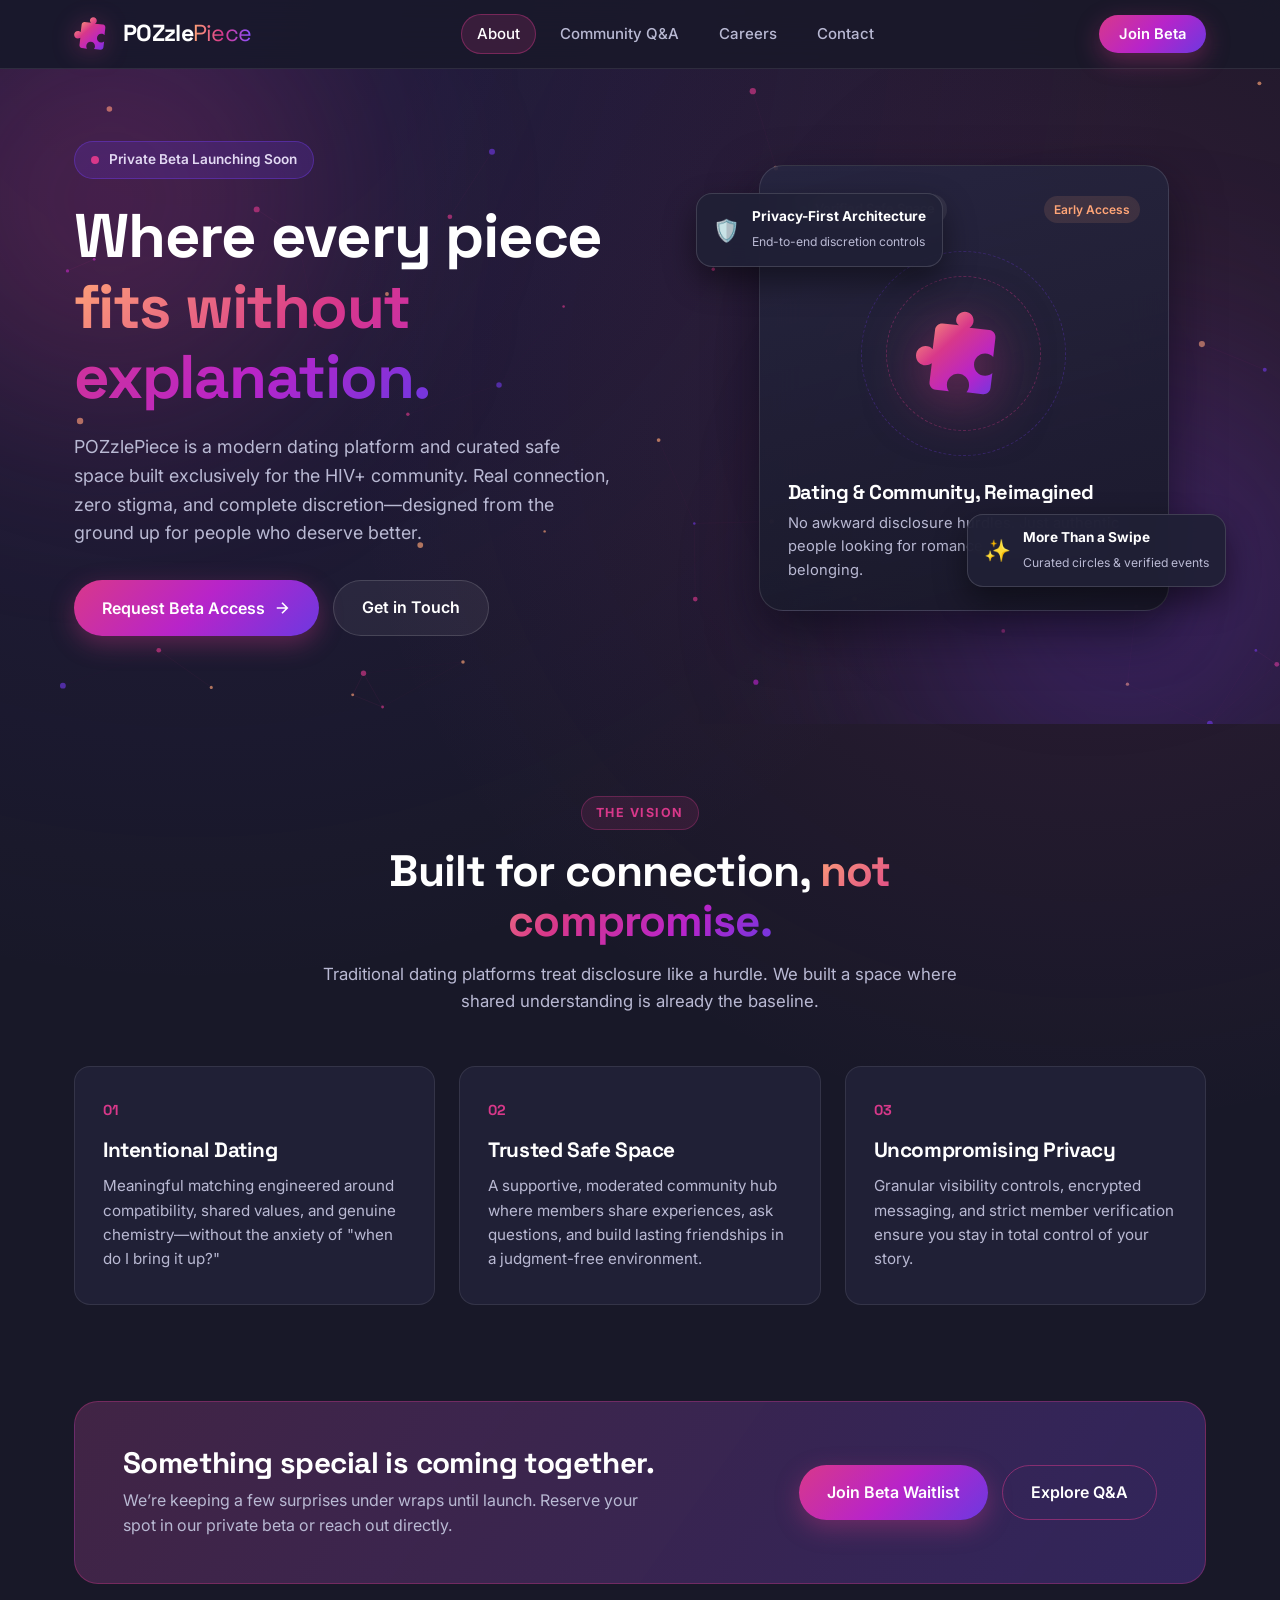
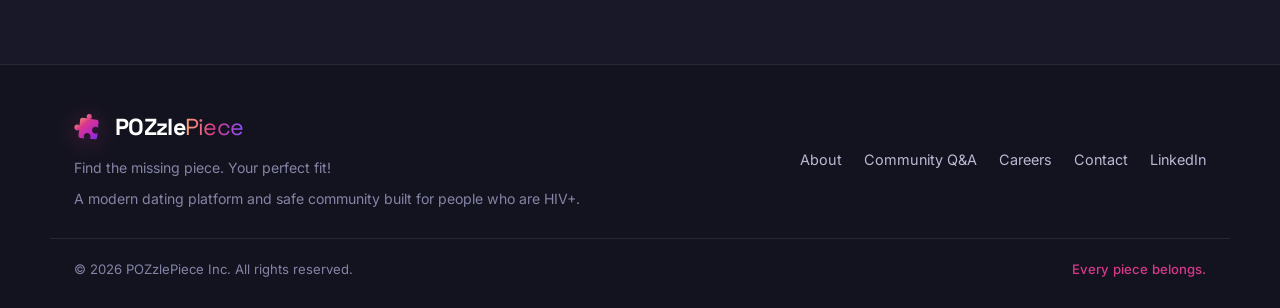
==== index.html @ 029da684 "first commit" ====
<!DOCTYPE html>
<html lang="en">
<head>
  <meta charset="UTF-8" />
  <meta name="viewport" content="width=device-width, initial-scale=1.0" />
  <title>POZzlePiece — About & Community</title>
  <link rel="preconnect" href="https://fonts.googleapis.com" />
  <link rel="preconnect" href="https://fonts.gstatic.com" crossorigin />
  <link href="https://fonts.googleapis.com/css2?family=Inter:wght@300;400;500;600;700;800&family=Space+Grotesk:wght@600;700&display=swap" rel="stylesheet" />
  <link rel="stylesheet" href="styles.css" />
</head>
<body>

  <!-- Navigation -->
  <header class="site-header" id="siteHeader">
    <div class="nav-inner">
      <a href="index.html" class="brand" aria-label="POZzlePiece Home">
        <svg class="brand-icon" viewBox="0 0 110 105" fill="none" xmlns="http://www.w3.org/2000/svg">
          <defs>
            <linearGradient id="puzzleGrad" x1="15" y1="8" x2="92" y2="96" gradientUnits="userSpaceOnUse">
              <stop offset="0%" stop-color="#FFA577" />
              <stop offset="35%" stop-color="#D8388A" />
              <stop offset="72%" stop-color="#B824C9" />
              <stop offset="100%" stop-color="#6D38E0" />
            </linearGradient>
          </defs>
          <path d="M46 14C46 8.5 50.5 4 56 4C61.5 4 66 8.5 66 14C66 17.5 64.1 20.6 61.3 22.3L84 25C88.4 25.5 91.5 29.5 91 33.9L88.5 56C86.2 53.5 82.9 52 79.2 52C72.2 52 66.5 57.7 66.5 64.7C66.5 71.7 72.2 77.4 79.2 77.4C82.4 77.4 85.3 76.2 87.5 74.2L85.4 91.5C84.9 95.9 80.9 99 76.5 98.5L57.8 96.3C59.7 94 60.8 91.1 60.8 87.9C60.8 80.9 55.1 75.2 48.1 75.2C41.1 75.2 35.4 80.9 35.4 87.9C35.4 90.6 36.3 93.1 37.7 95.2L22.5 93.4C18.1 92.9 15 88.9 15.5 84.5L18.1 63.2C16.1 64.6 13.7 65.4 11 65.4C4.9 65.4 0 60.5 0 54.4C0 48.3 4.9 43.4 11 43.4C14.2 43.4 17.1 44.8 19.1 47L21.9 24.5C22.4 20.1 26.4 17 30.8 17.5L49.5 19.7C47.3 18.1 46 16.2 46 14Z" fill="url(#puzzleGrad)"/>
        </svg>
        <div class="brand-wordmark">
          <span class="brand-poz">POZzle</span><span class="brand-piece">Piece</span>
        </div>
      </a>

      <nav class="nav-links" id="navLinks">
        <a href="index.html" class="nav-link active">About</a>
        <a href="qa.html" class="nav-link">Community Q&amp;A</a>
        <a href="careers.html" class="nav-link">Careers</a>
        <a href="contact.html" class="nav-link">Contact</a>
      </nav>

      <div class="nav-actions">
        <button class="btn btn-primary" data-open-beta>Join Beta</button>
        <button class="mobile-toggle" id="mobileToggle" aria-label="Toggle Menu">
          <span></span>
          <span></span>
          <span></span>
        </button>
      </div>
    </div>
  </header>

  <main>
    <div class="hero">
      <canvas id="constellationCanvas"></canvas>
      <div class="hero-glow glow-1"></div>
      <div class="hero-glow glow-2"></div>

      <div class="container hero-grid">
        <div class="hero-copy reveal">
          <div class="eyebrow">
            <span class="pulse-dot"></span>
            Private Beta Launching Soon
          </div>
          <h1>Where every piece <span class="gradient-text">fits without explanation.</span></h1>
          <p class="hero-subtitle">
            POZzlePiece is a modern dating platform and curated safe space built exclusively for the HIV+ community. Real connection, zero stigma, and complete discretion—designed from the ground up for people who deserve better.
          </p>
          <div class="hero-cta-group">
            <button class="btn btn-primary btn-lg" data-open-beta>
              Request Beta Access
              <svg width="18" height="18" viewBox="0 0 24 24" fill="none" stroke="currentColor" stroke-width="2.2"><path d="M5 12h14M12 5l7 7-7 7"/></svg>
            </button>
            <a href="contact.html" class="btn btn-glass btn-lg">Get in Touch</a>
          </div>
        </div>

        <div class="hero-visual reveal">
          <div class="showcase-card main-card">
            <div class="card-top-bar">
              <div class="status-pill"><span class="dot"></span> Verified Safe Space</div>
              <span class="chip">Early Access</span>
            </div>
            <div class="puzzle-emblem-wrap">
              <div class="orbit-ring ring-1"></div>
              <div class="orbit-ring ring-2"></div>
              <svg class="center-puzzle" viewBox="0 0 110 105" fill="none">
                <defs>
                  <linearGradient id="heroPuzzleGrad" x1="10" y1="5" x2="95" y2="98" gradientUnits="userSpaceOnUse">
                    <stop offset="0%" stop-color="#FFA577" />
                    <stop offset="35%" stop-color="#D8388A" />
                    <stop offset="70%" stop-color="#B824C9" />
                    <stop offset="100%" stop-color="#6D38E0" />
                  </linearGradient>
                </defs>
                <path d="M46 14C46 8.5 50.5 4 56 4C61.5 4 66 8.5 66 14C66 17.5 64.1 20.6 61.3 22.3L84 25C88.4 25.5 91.5 29.5 91 33.9L88.5 56C86.2 53.5 82.9 52 79.2 52C72.2 52 66.5 57.7 66.5 64.7C66.5 71.7 72.2 77.4 79.2 77.4C82.4 77.4 85.3 76.2 87.5 74.2L85.4 91.5C84.9 95.9 80.9 99 76.5 98.5L57.8 96.3C59.7 94 60.8 91.1 60.8 87.9C60.8 80.9 55.1 75.2 48.1 75.2C41.1 75.2 35.4 80.9 35.4 87.9C35.4 90.6 36.3 93.1 37.7 95.2L22.5 93.4C18.1 92.9 15 88.9 15.5 84.5L18.1 63.2C16.1 64.6 13.7 65.4 11 65.4C4.9 65.4 0 60.5 0 54.4C0 48.3 4.9 43.4 11 43.4C14.2 43.4 17.1 44.8 19.1 47L21.9 24.5C22.4 20.1 26.4 17 30.8 17.5L49.5 19.7C47.3 18.1 46 16.2 46 14Z" fill="url(#heroPuzzleGrad)"/>
              </svg>
            </div>
            <div class="card-caption">
              <h3>Dating &amp; Community, Reimagined</h3>
              <p>No awkward disclosure hurdles. Just authentic people looking for romance, friendship, and belonging.</p>
            </div>
          </div>

          <div class="floating-badge badge-top">
            <span class="badge-icon">🛡️</span>
            <div>
              <strong>Privacy-First Architecture</strong>
              <small>End-to-end discretion controls</small>
            </div>
          </div>

          <div class="floating-badge badge-bottom">
            <span class="badge-icon">✨</span>
            <div>
              <strong>More Than a Swipe</strong>
              <small>Curated circles &amp; verified events</small>
            </div>
          </div>
        </div>
      </div>
    </div>

    <!-- The Vision Section -->
    <div class="section container">
      <div class="section-header reveal">
        <span class="section-tag">The Vision</span>
        <h2>Built for connection, <span class="gradient-text">not compromise.</span></h2>
        <p>Traditional dating platforms treat disclosure like a hurdle. We built a space where shared understanding is already the baseline.</p>
      </div>

      <div class="pillars-grid">
        <article class="pillar-card reveal">
          <div class="pillar-num">01</div>
          <h3>Intentional Dating</h3>
          <p>Meaningful matching engineered around compatibility, shared values, and genuine chemistry—without the anxiety of "when do I bring it up?"</p>
        </article>

        <article class="pillar-card reveal">
          <div class="pillar-num">02</div>
          <h3>Trusted Safe Space</h3>
          <p>A supportive, moderated community hub where members share experiences, ask questions, and build lasting friendships in a judgment-free environment.</p>
        </article>

        <article class="pillar-card reveal">
          <div class="pillar-num">03</div>
          <h3>Uncompromising Privacy</h3>
          <p>Granular visibility controls, encrypted messaging, and strict member verification ensure you stay in total control of your story.</p>
        </article>
      </div>
    </div>

    <!-- Teaser Banner -->
    <div class="container reveal">
      <div class="cta-banner">
        <div class="cta-banner-text">
          <h2>Something special is coming together.</h2>
          <p>We’re keeping a few surprises under wraps until launch. Reserve your spot in our private beta or reach out directly.</p>
        </div>
        <div class="cta-banner-actions">
          <button class="btn btn-primary btn-lg" data-open-beta>Join Beta Waitlist</button>
          <a href="qa.html" class="btn btn-outline btn-lg">Explore Q&amp;A</a>
        </div>
      </div>
    </div>
  </main>

  <!-- Footer -->
  <footer class="site-footer">
    <div class="container footer-inner">
      <div class="footer-brand">
        <a href="index.html" class="brand">
          <svg class="brand-icon small" viewBox="0 0 110 105" fill="none">
            <defs>
              <linearGradient id="footerPuzzleGrad" x1="15" y1="8" x2="92" y2="96" gradientUnits="userSpaceOnUse">
                <stop offset="0%" stop-color="#FFA577" />
                <stop offset="35%" stop-color="#D8388A" />
                <stop offset="72%" stop-color="#B824C9" />
                <stop offset="100%" stop-color="#6D38E0" />
              </linearGradient>
            </defs>
            <path d="M46 14C46 8.5 50.5 4 56 4C61.5 4 66 8.5 66 14C66 17.5 64.1 20.6 61.3 22.3L84 25C88.4 25.5 91.5 29.5 91 33.9L88.5 56C86.2 53.5 82.9 52 79.2 52C72.2 52 66.5 57.7 66.5 64.7C66.5 71.7 72.2 77.4 79.2 77.4C82.4 77.4 85.3 76.2 87.5 74.2L85.4 91.5C84.9 95.9 80.9 99 76.5 98.5L57.8 96.3C59.7 94 60.8 91.1 60.8 87.9C60.8 80.9 55.1 75.2 48.1 75.2C41.1 75.2 35.4 80.9 35.4 87.9C35.4 90.6 36.3 93.1 37.7 95.2L22.5 93.4C18.1 92.9 15 88.9 15.5 84.5L18.1 63.2C16.1 64.6 13.7 65.4 11 65.4C4.9 65.4 0 60.5 0 54.4C0 48.3 4.9 43.4 11 43.4C14.2 43.4 17.1 44.8 19.1 47L21.9 24.5C22.4 20.1 26.4 17 30.8 17.5L49.5 19.7C47.3 18.1 46 16.2 46 14Z" fill="url(#footerPuzzleGrad)"/>
          </svg>
          <div class="brand-wordmark">
            <span class="brand-poz">POZzle</span><span class="brand-piece">Piece</span>
          </div>
        </a>
        <p>Find the missing piece. Your perfect fit!</p>
        <p>A modern dating platform and safe community built for people who are HIV+.</p>
      </div>

      <div class="footer-links">
        <a href="index.html">About</a>
        <a href="qa.html">Community Q&amp;A</a>
        <a href="careers.html">Careers</a>
        <a href="contact.html">Contact</a>
        <a href="https://www.linkedin.com/company/pozzlepiece-inc/" target="_blank" rel="noopener noreferrer">LinkedIn</a>
      </div>
    </div>
    <div class="container footer-bottom">
      <span>&copy; 2026 POZzlePiece Inc. All rights reserved.</span>
      <span class="footer-tagline">Every piece belongs.</span>
    </div>
  </footer>

  <!-- Beta Signup Modal -->
  <div class="modal-backdrop" id="betaModal" aria-hidden="true">
    <div class="modal-card" role="dialog" aria-modal="true" aria-labelledby="betaModalTitle">
      <button class="modal-close" id="closeBetaModal" aria-label="Close modal">&times;</button>
      <div class="modal-header">
        <span class="section-tag">Early Access</span>
        <h2 id="betaModalTitle">Join the <span class="gradient-text">POZzlePiece</span> Beta</h2>
        <p>Be among the first to experience a safe, stigma-free space built for real connection.</p>
      </div>
      <form id="betaForm">
        <div class="form-group">
          <label for="betaName">First Name or Alias *</label>
          <input type="text" id="betaName" required placeholder="How should we greet you?" />
        </div>
        <div class="form-group">
          <label for="betaEmail">Email Address *</label>
          <input type="email" id="betaEmail" required placeholder="you@example.com" />
        </div>
        <div class="form-row">
          <div class="form-group">
            <label for="betaPlatform">Preferred Device</label>
            <select id="betaPlatform">
              <option value="iOS">iOS (iPhone)</option>
              <option value="Android">Android</option>
              <option value="Web">Web App</option>
            </select>
          </div>
          <div class="form-group">
            <label for="betaCity">City / Region</label>
            <input type="text" id="betaCity" placeholder="e.g., New York, LA, Remote" />
          </div>
        </div>
        <div class="form-group">
          <label for="betaInterest">What excites you most?</label>
          <select id="betaInterest">
            <option value="Dating & Relationships">Dating &amp; Relationships</option>
            <option value="Community & Friendships">Community &amp; Friendships</option>
            <option value="Both">Both Dating &amp; Community</option>
          </select>
        </div>
        <button type="submit" class="btn btn-primary btn-full btn-lg">Reserve My Spot</button>
        <p class="privacy-note">100% confidential. We never share or sell your information.</p>
      </form>
    </div>
  </div>

  <div class="toast" id="toast" role="status" aria-live="polite"></div>
  <script src="script.js"></script>
</body>
</html>
---- styles.css ----
/* ==========================================================================
   POZzlePiece — Custom Brand Palette & Styles
   Palette:
   - Midnight Navy:  #181828
   - Magenta Pink:   #D8388A
   - Bright Orchid:  #B824C9
   - Electric Purple:#6D38E0
   ========================================================================== */

:root {
  --bg-dark: #181828;
  --bg-surface: #202036;
  --bg-surface-elevated: #272742;
  --magenta: #d8388a;
  --orchid: #b824c9;
  --purple: #6d38e0;
  --peach-accent: #ffa577;
  --text-primary: #ffffff;
  --text-secondary: #b9b9d3;
  --text-muted: #8484a6;
  --border-subtle: rgba(255, 255, 255, 0.09);
  --border-glow: rgba(216, 56, 138, 0.45);
  --brand-gradient: linear-gradient(
    135deg,
    #d8388a 0%,
    #b824c9 50%,
    #6d38e0 100%
  );
  --logo-gradient: linear-gradient(
    135deg,
    #ffa577 0%,
    #d8388a 38%,
    #b824c9 72%,
    #6d38e0 100%
  );
  --radius-sm: 10px;
  --radius-md: 16px;
  --radius-lg: 24px;
  --shadow-card: 0 20px 50px rgba(8, 8, 18, 0.55);
  --transition: 0.3s cubic-bezier(0.22, 1, 0.36, 1);
}

*,
*::before,
*::after {
  box-sizing: border-box;
  margin: 0;
  padding: 0;
}

html {
  scroll-behavior: smooth;
  background-color: var(--bg-dark);
  color: var(--text-primary);
  font-family:
    "Inter",
    -apple-system,
    BlinkMacSystemFont,
    sans-serif;
  line-height: 1.6;
}

body {
  min-height: 100vh;
  display: flex;
  flex-direction: column;
  overflow-x: hidden;
  background:
    radial-gradient(
      circle at 15% 0%,
      rgba(109, 56, 224, 0.14),
      transparent 45%
    ),
    radial-gradient(
      circle at 85% 20%,
      rgba(216, 56, 138, 0.12),
      transparent 40%
    ),
    var(--bg-dark);
}

main {
  flex: 1;
}

.container {
  width: 100%;
  max-width: 1180px;
  margin: 0 auto;
  padding: 0 24px;
}

h1,
h2,
h3 {
  font-family: "Space Grotesk", "Inter", sans-serif;
  line-height: 1.15;
  letter-spacing: -0.02em;
}

.gradient-text {
  background: var(--logo-gradient);
  -webkit-background-clip: text;
  background-clip: text;
  color: transparent;
}

.section-tag {
  display: inline-block;
  font-size: 0.78rem;
  font-weight: 700;
  text-transform: uppercase;
  letter-spacing: 0.12em;
  color: var(--magenta);
  background: rgba(216, 56, 138, 0.12);
  border: 1px solid rgba(216, 56, 138, 0.3);
  padding: 6px 14px;
  border-radius: 999px;
  margin-bottom: 16px;
}

.muted-sm {
  font-size: 0.9rem;
  color: var(--text-secondary);
}

/* Header & Navigation */
.site-header {
  position: sticky;
  top: 0;
  z-index: 100;
  background: rgba(24, 24, 40, 0.8);
  backdrop-filter: blur(18px);
  -webkit-backdrop-filter: blur(18px);
  border-bottom: 1px solid var(--border-subtle);
  transition: var(--transition);
}

.nav-inner {
  max-width: 1180px;
  margin: 0 auto;
  padding: 14px 24px;
  display: flex;
  align-items: center;
  justify-content: space-between;
  gap: 20px;
}

.brand {
  display: inline-flex;
  align-items: center;
  gap: 11px;
  text-decoration: none;
  color: var(--text-primary);
}

.brand-icon {
  width: 38px;
  height: 36px;
  filter: drop-shadow(0 4px 12px rgba(216, 56, 138, 0.35));
  transition: transform 0.35s ease;
}

.brand-icon.small {
  width: 30px;
  height: 28px;
}

.brand:hover .brand-icon {
  transform: rotate(-6deg) scale(1.05);
}

.brand-wordmark {
  font-family: "Space Grotesk", sans-serif;
  font-size: 1.45rem;
  letter-spacing: -0.03em;
  display: flex;
  align-items: baseline;
}

.brand-poz {
  font-weight: 700;
  color: #ffffff;
}

.brand-piece {
  font-weight: 400;
  background: linear-gradient(90deg, #ffa577, #d8388a, #8c52ff);
  -webkit-background-clip: text;
  background-clip: text;
  color: transparent;
}

.nav-links {
  display: flex;
  align-items: center;
  gap: 8px;
}

.nav-link {
  text-decoration: none;
  color: var(--text-secondary);
  font-size: 0.94rem;
  font-weight: 500;
  padding: 8px 16px;
  border-radius: 999px;
  transition: var(--transition);
}

.nav-link:hover {
  color: var(--text-primary);
  background: rgba(255, 255, 255, 0.05);
}

.nav-link.active {
  color: #ffffff;
  background: rgba(216, 56, 138, 0.16);
  box-shadow: inset 0 0 0 1px rgba(216, 56, 138, 0.4);
}

.nav-actions {
  display: flex;
  align-items: center;
  gap: 12px;
}

/* Buttons */
.btn {
  display: inline-flex;
  align-items: center;
  justify-content: center;
  gap: 8px;
  font-family: "Inter", sans-serif;
  font-weight: 600;
  font-size: 0.92rem;
  padding: 10px 20px;
  border-radius: 999px;
  border: none;
  cursor: pointer;
  text-decoration: none;
  transition: var(--transition);
}

.btn-lg {
  padding: 14px 28px;
  font-size: 1rem;
}

.btn-sm {
  padding: 8px 16px;
  font-size: 0.85rem;
}

.btn-full {
  width: 100%;
}

.btn-primary {
  background: var(--brand-gradient);
  color: #ffffff;
  box-shadow: 0 8px 24px rgba(216, 56, 138, 0.35);
}

.btn-primary:hover {
  transform: translateY(-2px);
  box-shadow: 0 12px 30px rgba(184, 36, 201, 0.5);
}

.btn-glass {
  background: rgba(255, 255, 255, 0.06);
  color: #ffffff;
  border: 1px solid rgba(255, 255, 255, 0.14);
}

.btn-glass:hover {
  background: rgba(255, 255, 255, 0.12);
  border-color: rgba(255, 255, 255, 0.28);
  transform: translateY(-2px);
}

.btn-outline {
  background: transparent;
  color: #ffffff;
  border: 1px solid rgba(216, 56, 138, 0.5);
}

.btn-outline:hover {
  background: rgba(216, 56, 138, 0.14);
  transform: translateY(-2px);
}

.mobile-toggle {
  display: none;
  flex-direction: column;
  gap: 5px;
  background: transparent;
  border: none;
  cursor: pointer;
  padding: 6px;
}

.mobile-toggle span {
  width: 24px;
  height: 2px;
  background: #ffffff;
  border-radius: 2px;
}

/* Page Hero */
.page-hero {
  text-align: center;
  max-width: 720px;
  padding: 72px 24px 44px;
}

.page-hero h1 {
  font-size: clamp(2.2rem, 4.5vw, 3.3rem);
  margin-bottom: 16px;
}

.page-hero p {
  font-size: 1.08rem;
  color: var(--text-secondary);
}

/* Hero Section */
.hero {
  position: relative;
  padding: 72px 0 88px;
  overflow: hidden;
}

#constellationCanvas {
  position: absolute;
  inset: 0;
  width: 100%;
  height: 100%;
  pointer-events: none;
  opacity: 0.65;
}

.hero-glow {
  position: absolute;
  border-radius: 50%;
  filter: blur(110px);
  pointer-events: none;
  z-index: 0;
}

.glow-1 {
  width: 420px;
  height: 420px;
  background: rgba(216, 56, 138, 0.22);
  top: -80px;
  left: -100px;
}

.glow-2 {
  width: 460px;
  height: 460px;
  background: rgba(109, 56, 224, 0.24);
  bottom: -100px;
  right: -80px;
}

.hero-grid {
  position: relative;
  z-index: 1;
  display: grid;
  grid-template-columns: 1.1fr 0.9fr;
  align-items: center;
  gap: 56px;
}

.eyebrow {
  display: inline-flex;
  align-items: center;
  gap: 10px;
  font-size: 0.85rem;
  font-weight: 600;
  color: #e2d9f3;
  background: rgba(109, 56, 224, 0.2);
  border: 1px solid rgba(109, 56, 224, 0.45);
  padding: 7px 16px;
  border-radius: 999px;
  margin-bottom: 22px;
}

.pulse-dot {
  width: 8px;
  height: 8px;
  border-radius: 50%;
  background: var(--magenta);
  box-shadow: 0 0 0 0 rgba(216, 56, 138, 0.7);
  animation: pulseRing 2s infinite;
}

@keyframes pulseRing {
  0% {
    box-shadow: 0 0 0 0 rgba(216, 56, 138, 0.7);
  }
  70% {
    box-shadow: 0 0 0 10px rgba(216, 56, 138, 0);
  }
  100% {
    box-shadow: 0 0 0 0 rgba(216, 56, 138, 0);
  }
}

.hero-copy h1 {
  font-size: clamp(2.5rem, 5vw, 3.85rem);
  margin-bottom: 20px;
}

.hero-subtitle {
  font-size: 1.12rem;
  color: var(--text-secondary);
  max-width: 540px;
  margin-bottom: 32px;
}

.hero-cta-group {
  display: flex;
  flex-wrap: wrap;
  gap: 14px;
}

.hero-visual {
  position: relative;
  display: flex;
  justify-content: center;
}

.showcase-card {
  position: relative;
  width: 100%;
  max-width: 410px;
  background: linear-gradient(
    165deg,
    rgba(39, 39, 66, 0.85),
    rgba(24, 24, 40, 0.95)
  );
  border: 1px solid rgba(255, 255, 255, 0.12);
  border-radius: var(--radius-lg);
  padding: 28px;
  box-shadow: var(--shadow-card);
  backdrop-filter: blur(20px);
}

.card-top-bar {
  display: flex;
  align-items: center;
  justify-content: space-between;
  margin-bottom: 24px;
}

.status-pill {
  display: inline-flex;
  align-items: center;
  gap: 8px;
  font-size: 0.8rem;
  font-weight: 600;
  color: #ffffff;
  background: rgba(255, 255, 255, 0.07);
  padding: 5px 12px;
  border-radius: 999px;
}

.status-pill .dot {
  width: 7px;
  height: 7px;
  border-radius: 50%;
  background: #34d399;
}

.chip {
  font-size: 0.75rem;
  font-weight: 600;
  color: var(--peach-accent);
  background: rgba(255, 165, 119, 0.12);
  padding: 4px 10px;
  border-radius: 999px;
}

.puzzle-emblem-wrap {
  position: relative;
  height: 210px;
  display: flex;
  align-items: center;
  justify-content: center;
  margin: 10px 0 22px;
}

.orbit-ring {
  position: absolute;
  border-radius: 50%;
  border: 1px dashed rgba(216, 56, 138, 0.35);
}

.ring-1 {
  width: 155px;
  height: 155px;
  animation: spinSlow 24s linear infinite;
}

.ring-2 {
  width: 205px;
  height: 205px;
  border-color: rgba(109, 56, 224, 0.3);
  animation: spinSlow 36s linear infinite reverse;
}

@keyframes spinSlow {
  from {
    transform: rotate(0deg);
  }
  to {
    transform: rotate(360deg);
  }
}

.center-puzzle {
  width: 96px;
  height: 92px;
  filter: drop-shadow(0 12px 28px rgba(216, 56, 138, 0.5));
  animation: floatPiece 4.5s ease-in-out infinite;
}

@keyframes floatPiece {
  0%,
  100% {
    transform: translateY(0px) rotate(0deg);
  }
  50% {
    transform: translateY(-8px) rotate(3deg);
  }
}

.card-caption h3 {
  font-size: 1.25rem;
  margin-bottom: 8px;
}

.card-caption p {
  font-size: 0.92rem;
  color: var(--text-secondary);
}

.floating-badge {
  position: absolute;
  display: flex;
  align-items: center;
  gap: 12px;
  background: rgba(32, 32, 54, 0.92);
  border: 1px solid rgba(255, 255, 255, 0.14);
  padding: 12px 16px;
  border-radius: var(--radius-md);
  box-shadow: 0 14px 32px rgba(0, 0, 0, 0.45);
  backdrop-filter: blur(12px);
}

.badge-top {
  top: 28px;
  left: -26px;
  animation: floatPiece 5s ease-in-out infinite;
}

.badge-bottom {
  bottom: 24px;
  right: -20px;
  animation: floatPiece 5.5s ease-in-out infinite reverse;
}

.badge-icon {
  font-size: 1.35rem;
}

.floating-badge strong {
  display: block;
  font-size: 0.85rem;
  color: #ffffff;
}

.floating-badge small {
  font-size: 0.76rem;
  color: var(--text-secondary);
}

/* Vision Pillars & Banner */
.section {
  padding: 72px 24px;
}

.section-header {
  text-align: center;
  max-width: 660px;
  margin: 0 auto 52px;
}

.section-header h2 {
  font-size: clamp(1.9rem, 3.8vw, 2.75rem);
  margin-bottom: 14px;
}

.section-header p {
  color: var(--text-secondary);
  font-size: 1.05rem;
}

.pillars-grid {
  display: grid;
  grid-template-columns: repeat(3, 1fr);
  gap: 24px;
}

.pillar-card {
  background: var(--bg-surface);
  border: 1px solid var(--border-subtle);
  border-radius: var(--radius-md);
  padding: 32px 28px;
  transition: var(--transition);
}

.pillar-card:hover {
  transform: translateY(-6px);
  border-color: var(--border-glow);
  box-shadow: 0 18px 40px rgba(0, 0, 0, 0.35);
}

.pillar-num {
  font-family: "Space Grotesk", sans-serif;
  font-size: 0.9rem;
  font-weight: 700;
  color: var(--magenta);
  margin-bottom: 16px;
}

.pillar-card h3 {
  font-size: 1.3rem;
  margin-bottom: 12px;
}

.pillar-card p {
  color: var(--text-secondary);
  font-size: 0.95rem;
}

.cta-banner {
  margin: 24px 0 80px;
  padding: 44px 48px;
  border-radius: var(--radius-lg);
  background:
    linear-gradient(125deg, rgba(216, 56, 138, 0.18), rgba(109, 56, 224, 0.22)),
    var(--bg-surface);
  border: 1px solid rgba(216, 56, 138, 0.35);
  display: flex;
  align-items: center;
  justify-content: space-between;
  gap: 32px;
}

.cta-banner-text h2 {
  font-size: 1.85rem;
  margin-bottom: 8px;
}

.cta-banner-text p {
  color: var(--text-secondary);
  max-width: 540px;
}

.cta-banner-actions {
  display: flex;
  flex-wrap: wrap;
  gap: 14px;
  flex-shrink: 0;
}

/* Community Q&A */
.qa-layout {
  display: grid;
  grid-template-columns: 360px 1fr;
  gap: 32px;
  padding-bottom: 88px;
  align-items: start;
}

.qa-form-card {
  background: var(--bg-surface);
  border: 1px solid var(--border-subtle);
  border-radius: var(--radius-md);
  padding: 28px;
  position: sticky;
  top: 92px;
}

.qa-form-card h3 {
  font-size: 1.3rem;
  margin-bottom: 6px;
}

.qa-form-card .muted-sm {
  margin-bottom: 20px;
}

.qa-filters {
  display: flex;
  flex-wrap: wrap;
  gap: 8px;
  margin-bottom: 20px;
}

.filter-chip {
  background: var(--bg-surface);
  color: var(--text-secondary);
  border: 1px solid var(--border-subtle);
  padding: 7px 15px;
  border-radius: 999px;
  font-size: 0.84rem;
  font-weight: 500;
  cursor: pointer;
  transition: var(--transition);
}

.filter-chip:hover {
  color: #ffffff;
  border-color: rgba(255, 255, 255, 0.25);
}

.filter-chip.active {
  background: var(--brand-gradient);
  color: #ffffff;
  border-color: transparent;
}

.qa-list {
  display: flex;
  flex-direction: column;
  gap: 16px;
}

.qa-item {
  background: var(--bg-surface);
  border: 1px solid var(--border-subtle);
  border-radius: var(--radius-md);
  padding: 24px 26px;
  transition: var(--transition);
}

.qa-item:hover {
  border-color: rgba(184, 36, 201, 0.4);
}

.qa-item-top {
  display: flex;
  align-items: center;
  justify-content: space-between;
  gap: 12px;
  margin-bottom: 12px;
}

.qa-badge {
  font-size: 0.75rem;
  font-weight: 600;
  color: #d8b4fe;
  background: rgba(109, 56, 224, 0.22);
  padding: 4px 11px;
  border-radius: 999px;
}

.qa-meta {
  font-size: 0.8rem;
  color: var(--text-muted);
}

.qa-question-text {
  font-size: 1.12rem;
  font-weight: 600;
  margin-bottom: 12px;
  color: #ffffff;
}

.qa-answer {
  background: rgba(24, 24, 40, 0.65);
  border-left: 3px solid var(--magenta);
  padding: 14px 16px;
  border-radius: 0 var(--radius-sm) var(--radius-sm) 0;
  font-size: 0.94rem;
  color: var(--text-secondary);
}

.qa-answer.pending {
  border-left-color: var(--purple);
  font-style: italic;
}

.qa-footer {
  display: flex;
  align-items: center;
  justify-content: space-between;
  margin-top: 14px;
}

.upvote-btn {
  display: inline-flex;
  align-items: center;
  gap: 6px;
  background: rgba(255, 255, 255, 0.05);
  border: 1px solid var(--border-subtle);
  color: var(--text-secondary);
  padding: 5px 12px;
  border-radius: 999px;
  font-size: 0.82rem;
  cursor: pointer;
  transition: var(--transition);
}

.upvote-btn:hover,
.upvote-btn.voted {
  color: #ffffff;
  border-color: var(--magenta);
  background: rgba(216, 56, 138, 0.16);
}

/* Careers & LinkedIn Banner */
.linkedin-banner {
  background:
    linear-gradient(135deg, rgba(109, 56, 224, 0.2), rgba(216, 56, 138, 0.16)),
    var(--bg-surface);
  border: 1px solid rgba(109, 56, 224, 0.4);
  border-radius: var(--radius-lg);
  padding: 28px 32px;
  display: flex;
  align-items: center;
  justify-content: space-between;
  gap: 24px;
  margin-bottom: 44px;
}

.li-left {
  display: flex;
  align-items: center;
  gap: 18px;
}

.li-icon-box {
  width: 54px;
  height: 54px;
  border-radius: 14px;
  background: rgba(10, 102, 194, 0.22);
  border: 1px solid rgba(10, 102, 194, 0.5);
  color: #60a5fa;
  display: flex;
  align-items: center;
  justify-content: center;
  flex-shrink: 0;
}

.li-title-row {
  display: flex;
  align-items: center;
  gap: 12px;
  flex-wrap: wrap;
  margin-bottom: 4px;
}

.live-badge {
  display: inline-flex;
  align-items: center;
  gap: 7px;
  font-size: 0.75rem;
  font-weight: 600;
  color: #6ee7b7;
  background: rgba(16, 185, 129, 0.14);
  padding: 3px 10px;
  border-radius: 999px;
}

.li-left p {
  color: var(--text-secondary);
  font-size: 0.94rem;
}

.jobs-board-header {
  display: flex;
  align-items: flex-end;
  justify-content: space-between;
  gap: 20px;
  margin-bottom: 24px;
  flex-wrap: wrap;
}

.jobs-board-header h2 {
  font-size: 1.65rem;
  margin-bottom: 4px;
}

.jobs-board-header .qa-filters {
  margin-bottom: 0;
}

.jobs-list {
  display: flex;
  flex-direction: column;
  gap: 16px;
  margin-bottom: 44px;
}

.job-card {
  background: var(--bg-surface);
  border: 1px solid var(--border-subtle);
  border-radius: var(--radius-md);
  padding: 24px 28px;
  transition: var(--transition);
}

.job-card:hover {
  border-color: var(--border-glow);
}

.job-card-main {
  display: flex;
  align-items: center;
  justify-content: space-between;
  gap: 20px;
  flex-wrap: wrap;
}

.job-dept-tag {
  display: inline-block;
  font-size: 0.75rem;
  font-weight: 600;
  color: var(--magenta);
  margin-bottom: 6px;
}

.job-title {
  font-size: 1.25rem;
  margin-bottom: 6px;
}

.job-meta-tags {
  display: flex;
  flex-wrap: wrap;
  gap: 12px;
  font-size: 0.85rem;
  color: var(--text-secondary);
}

.job-actions {
  display: flex;
  align-items: center;
  gap: 10px;
}

.job-details-drawer {
  display: none;
  margin-top: 20px;
  padding-top: 20px;
  border-top: 1px solid var(--border-subtle);
  color: var(--text-secondary);
  font-size: 0.94rem;
}

.job-card.expanded .job-details-drawer {
  display: block;
}

.job-details-drawer ul {
  margin: 10px 0 0 20px;
}

.job-details-drawer li {
  margin-bottom: 6px;
}

.talent-card {
  background: var(--bg-surface);
  border: 1px solid var(--border-subtle);
  border-radius: var(--radius-lg);
  padding: 32px 36px;
  margin-bottom: 88px;
  display: flex;
  align-items: center;
  justify-content: space-between;
  gap: 24px;
}

.talent-card h3 {
  font-size: 1.35rem;
  margin-bottom: 6px;
}

.talent-card p {
  color: var(--text-secondary);
  max-width: 580px;
}

.talent-actions {
  display: flex;
  gap: 12px;
  flex-shrink: 0;
}

/* Contact Page */
.contact-grid {
  display: grid;
  grid-template-columns: 0.95fr 1.05fr;
  gap: 32px;
  padding-bottom: 88px;
}

.contact-info-panel,
.contact-form-panel {
  background: var(--bg-surface);
  border: 1px solid var(--border-subtle);
  border-radius: var(--radius-lg);
  padding: 34px;
}

.contact-info-panel h3,
.contact-form-panel h3 {
  font-size: 1.45rem;
  margin-bottom: 12px;
}

.contact-info-panel > p {
  color: var(--text-secondary);
  margin-bottom: 26px;
}

.direct-email-card {
  background: rgba(24, 24, 40, 0.75);
  border: 1px solid rgba(216, 56, 138, 0.35);
  border-radius: var(--radius-md);
  padding: 18px 20px;
  margin-bottom: 28px;
}

.direct-email-card .label {
  display: block;
  font-size: 0.76rem;
  text-transform: uppercase;
  letter-spacing: 0.1em;
  color: var(--text-muted);
  margin-bottom: 6px;
}

.email-row {
  display: flex;
  align-items: center;
  justify-content: space-between;
  gap: 12px;
  flex-wrap: wrap;
}

.email-link {
  font-family: "Space Grotesk", sans-serif;
  font-size: 1.12rem;
  font-weight: 600;
  color: #ffffff;
  text-decoration: none;
}

.email-link:hover {
  color: var(--magenta);
}

.copy-btn {
  display: inline-flex;
  align-items: center;
  gap: 6px;
  background: rgba(255, 255, 255, 0.08);
  border: 1px solid var(--border-subtle);
  color: #ffffff;
  padding: 6px 12px;
  border-radius: 8px;
  font-size: 0.82rem;
  cursor: pointer;
  transition: var(--transition);
}

.copy-btn:hover {
  background: rgba(216, 56, 138, 0.2);
  border-color: var(--magenta);
}

.contact-highlights {
  display: flex;
  flex-direction: column;
  gap: 18px;
}

.highlight-item {
  display: flex;
  align-items: flex-start;
  gap: 12px;
}

.h-dot {
  width: 10px;
  height: 10px;
  border-radius: 50%;
  background: var(--brand-gradient);
  margin-top: 6px;
  flex-shrink: 0;
}

.highlight-item strong {
  display: block;
  font-size: 0.96rem;
}

.highlight-item small {
  color: var(--text-secondary);
  font-size: 0.86rem;
}

/* Forms & Modals */
.form-row {
  display: grid;
  grid-template-columns: 1fr 1fr;
  gap: 16px;
}

.form-group {
  margin-bottom: 16px;
}

.form-group label {
  display: block;
  font-size: 0.85rem;
  font-weight: 500;
  color: var(--text-secondary);
  margin-bottom: 7px;
}

input,
select,
textarea {
  width: 100%;
  background: rgba(24, 24, 40, 0.85);
  border: 1px solid rgba(255, 255, 255, 0.14);
  border-radius: var(--radius-sm);
  padding: 12px 14px;
  color: #ffffff;
  font-family: "Inter", sans-serif;
  font-size: 0.94rem;
  transition: var(--transition);
}

input:focus,
select:focus,
textarea:focus {
  outline: none;
  border-color: var(--magenta);
  box-shadow: 0 0 0 3px rgba(216, 56, 138, 0.18);
}

.modal-backdrop {
  position: fixed;
  inset: 0;
  z-index: 200;
  background: rgba(12, 12, 22, 0.8);
  backdrop-filter: blur(10px);
  display: none;
  align-items: center;
  justify-content: center;
  padding: 20px;
}

.modal-backdrop.open {
  display: flex;
}

.modal-card {
  position: relative;
  width: 100%;
  max-width: 490px;
  background: var(--bg-surface);
  border: 1px solid rgba(216, 56, 138, 0.4);
  border-radius: var(--radius-lg);
  padding: 34px;
  box-shadow: 0 28px 70px rgba(0, 0, 0, 0.65);
}

.modal-close {
  position: absolute;
  top: 18px;
  right: 20px;
  background: rgba(255, 255, 255, 0.06);
  border: none;
  color: var(--text-secondary);
  width: 34px;
  height: 34px;
  border-radius: 50%;
  font-size: 1.35rem;
  cursor: pointer;
  transition: var(--transition);
}

.modal-close:hover {
  color: #ffffff;
  background: rgba(216, 56, 138, 0.25);
}

.modal-header {
  margin-bottom: 22px;
}

.modal-header h2 {
  font-size: 1.65rem;
  margin-bottom: 6px;
}

.modal-header p {
  font-size: 0.92rem;
  color: var(--text-secondary);
}

.privacy-note {
  text-align: center;
  font-size: 0.78rem;
  color: var(--text-muted);
  margin-top: 12px;
}

/* Footer & Toast */
.site-footer {
  border-top: 1px solid var(--border-subtle);
  background: rgba(18, 18, 30, 0.85);
  padding: 44px 0 28px;
}

.footer-inner {
  display: flex;
  align-items: center;
  justify-content: space-between;
  gap: 24px;
  flex-wrap: wrap;
  padding-bottom: 28px;
  border-bottom: 1px solid var(--border-subtle);
}

.footer-brand p {
  color: var(--text-muted);
  font-size: 0.88rem;
  margin-top: 8px;
}

.footer-links {
  display: flex;
  flex-wrap: wrap;
  gap: 22px;
}

.footer-links a {
  color: var(--text-secondary);
  text-decoration: none;
  font-size: 0.9rem;
  transition: var(--transition);
}

.footer-links a:hover {
  color: #ffffff;
}

.footer-bottom {
  display: flex;
  justify-content: space-between;
  padding-top: 20px;
  font-size: 0.82rem;
  color: var(--text-muted);
}

.footer-tagline {
  color: var(--magenta);
  font-weight: 500;
}

.toast {
  position: fixed;
  bottom: 28px;
  right: 28px;
  z-index: 300;
  background: var(--bg-surface-elevated);
  border: 1px solid var(--magenta);
  color: #ffffff;
  padding: 14px 22px;
  border-radius: 12px;
  font-size: 0.92rem;
  font-weight: 500;
  box-shadow: 0 16px 40px rgba(0, 0, 0, 0.55);
  transform: translateY(120%);
  opacity: 0;
  transition: var(--transition);
}

.toast.show {
  transform: translateY(0);
  opacity: 1;
}

.reveal {
  opacity: 0;
  transform: translateY(22px);
  transition:
    opacity 0.65s ease,
    transform 0.65s cubic-bezier(0.22, 1, 0.36, 1);
}

.reveal.visible {
  opacity: 1;
  transform: translateY(0);
}

@media (max-width: 960px) {
  .hero-grid,
  .qa-layout,
  .contact-grid {
    grid-template-columns: 1fr;
  }
  .pillars-grid {
    grid-template-columns: 1fr;
  }
  .cta-banner,
  .linkedin-banner,
  .talent-card {
    flex-direction: column;
    align-items: flex-start;
  }
  .qa-form-card {
    position: static;
  }
  .badge-top {
    left: 0;
  }
  .badge-bottom {
    right: 0;
  }
}

@media (max-width: 720px) {
  .nav-links {
    display: none;
    position: absolute;
    top: 66px;
    left: 0;
    right: 0;
    background: var(--bg-surface);
    border-bottom: 1px solid var(--border-subtle);
    flex-direction: column;
    padding: 16px 24px;
    align-items: stretch;
  }
  .nav-links.open {
    display: flex;
  }
  .mobile-toggle {
    display: flex;
  }
  .form-row {
    grid-template-columns: 1fr;
  }
}
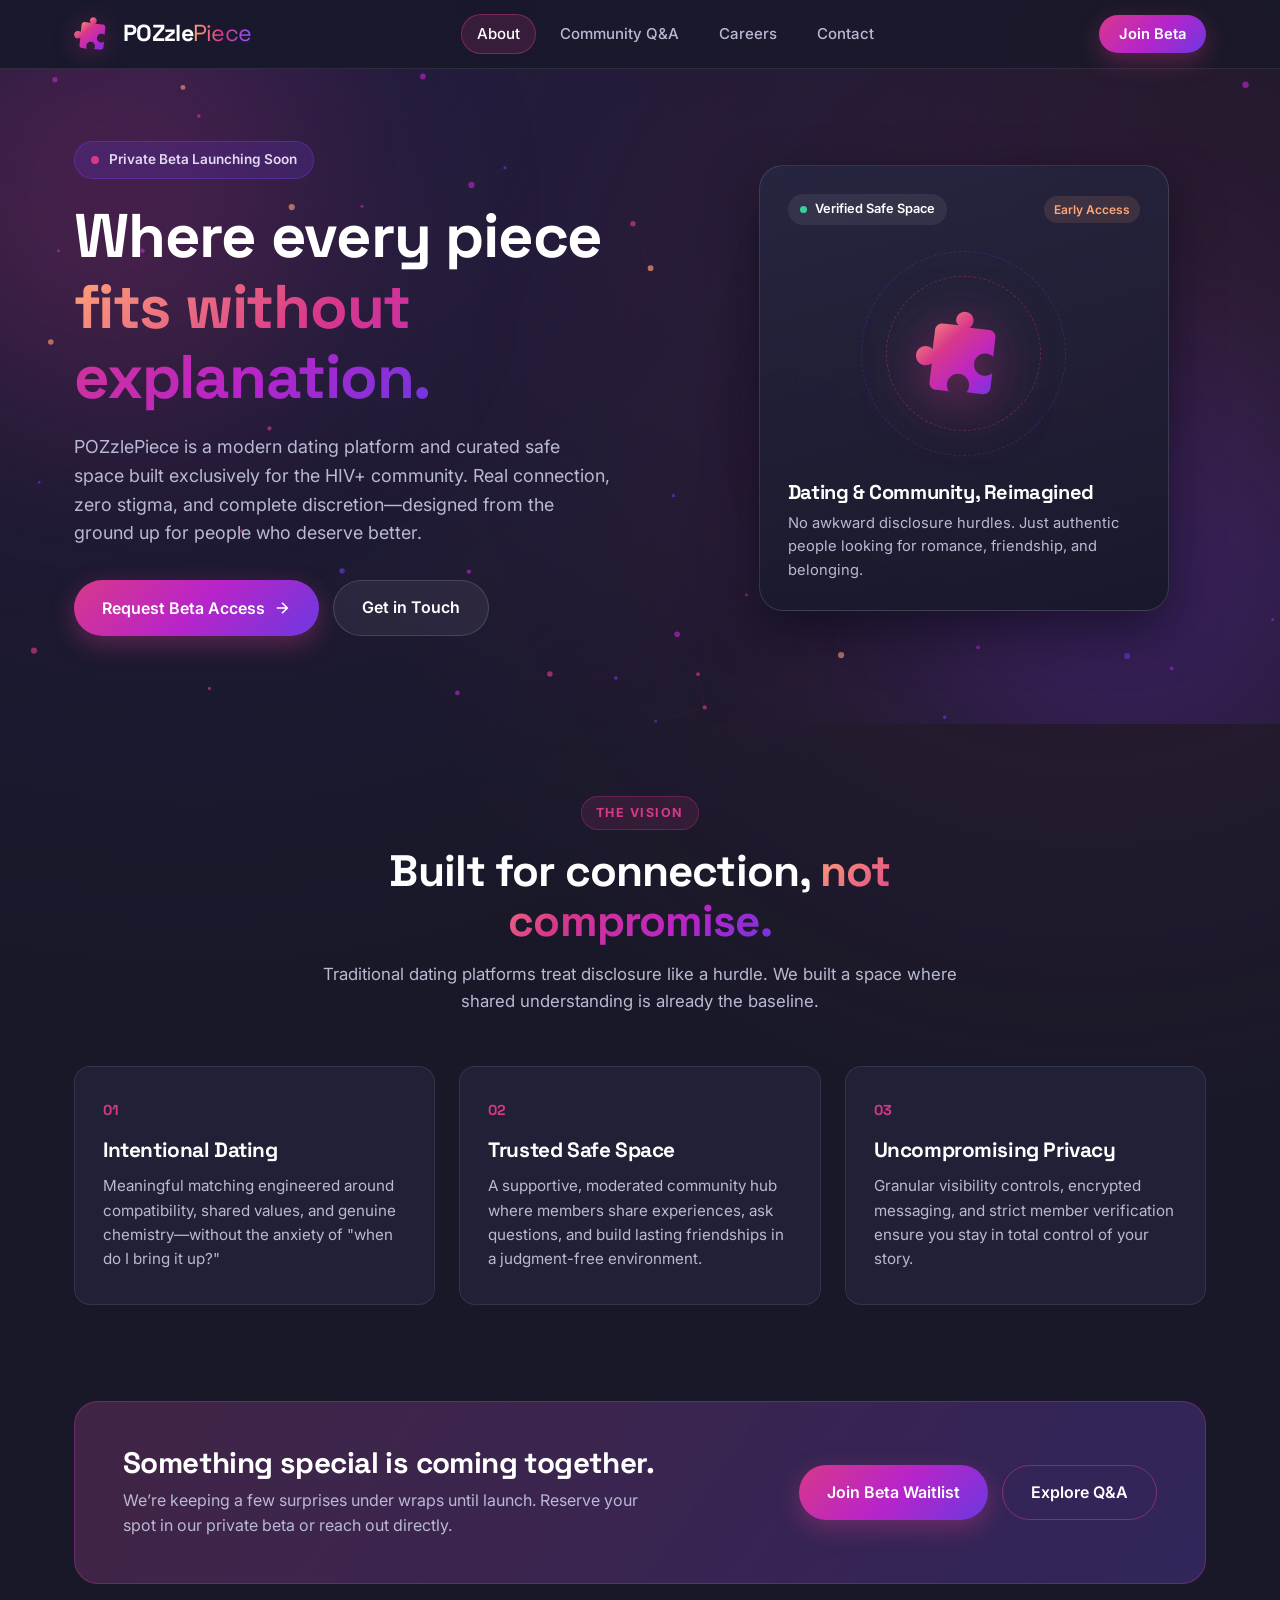
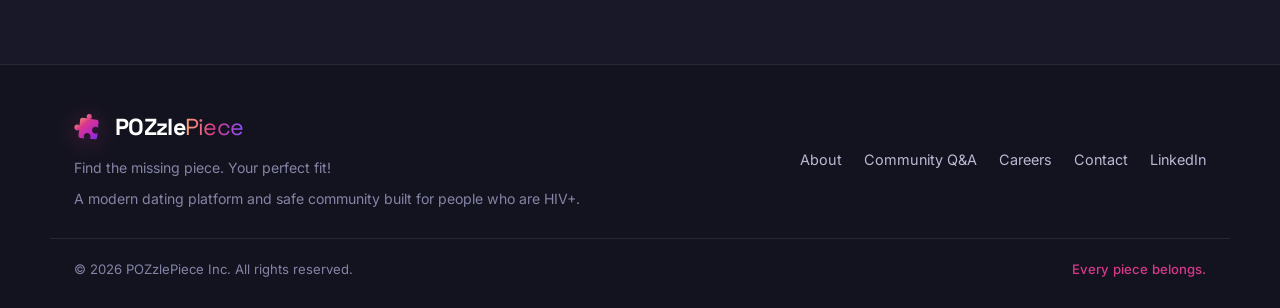
==== commit 986cc136: "Removed strange floating badges" ====
--- a/index.html
+++ b/index.html
@@ -100,22 +100,6 @@
               <p>No awkward disclosure hurdles. Just authentic people looking for romance, friendship, and belonging.</p>
             </div>
           </div>
-
-          <div class="floating-badge badge-top">
-            <span class="badge-icon">🛡️</span>
-            <div>
-              <strong>Privacy-First Architecture</strong>
-              <small>End-to-end discretion controls</small>
-            </div>
-          </div>
-
-          <div class="floating-badge badge-bottom">
-            <span class="badge-icon">✨</span>
-            <div>
-              <strong>More Than a Swipe</strong>
-              <small>Curated circles &amp; verified events</small>
-            </div>
-          </div>
         </div>
       </div>
     </div>
--- a/styles.css
+++ b/styles.css
@@ -546,46 +546,6 @@
   color: var(--text-secondary);
 }
 
-.floating-badge {
-  position: absolute;
-  display: flex;
-  align-items: center;
-  gap: 12px;
-  background: rgba(32, 32, 54, 0.92);
-  border: 1px solid rgba(255, 255, 255, 0.14);
-  padding: 12px 16px;
-  border-radius: var(--radius-md);
-  box-shadow: 0 14px 32px rgba(0, 0, 0, 0.45);
-  backdrop-filter: blur(12px);
-}
-
-.badge-top {
-  top: 28px;
-  left: -26px;
-  animation: floatPiece 5s ease-in-out infinite;
-}
-
-.badge-bottom {
-  bottom: 24px;
-  right: -20px;
-  animation: floatPiece 5.5s ease-in-out infinite reverse;
-}
-
-.badge-icon {
-  font-size: 1.35rem;
-}
-
-.floating-badge strong {
-  display: block;
-  font-size: 0.85rem;
-  color: #ffffff;
-}
-
-.floating-badge small {
-  font-size: 0.76rem;
-  color: var(--text-secondary);
-}
-
 /* Vision Pillars & Banner */
 .section {
   padding: 72px 24px;
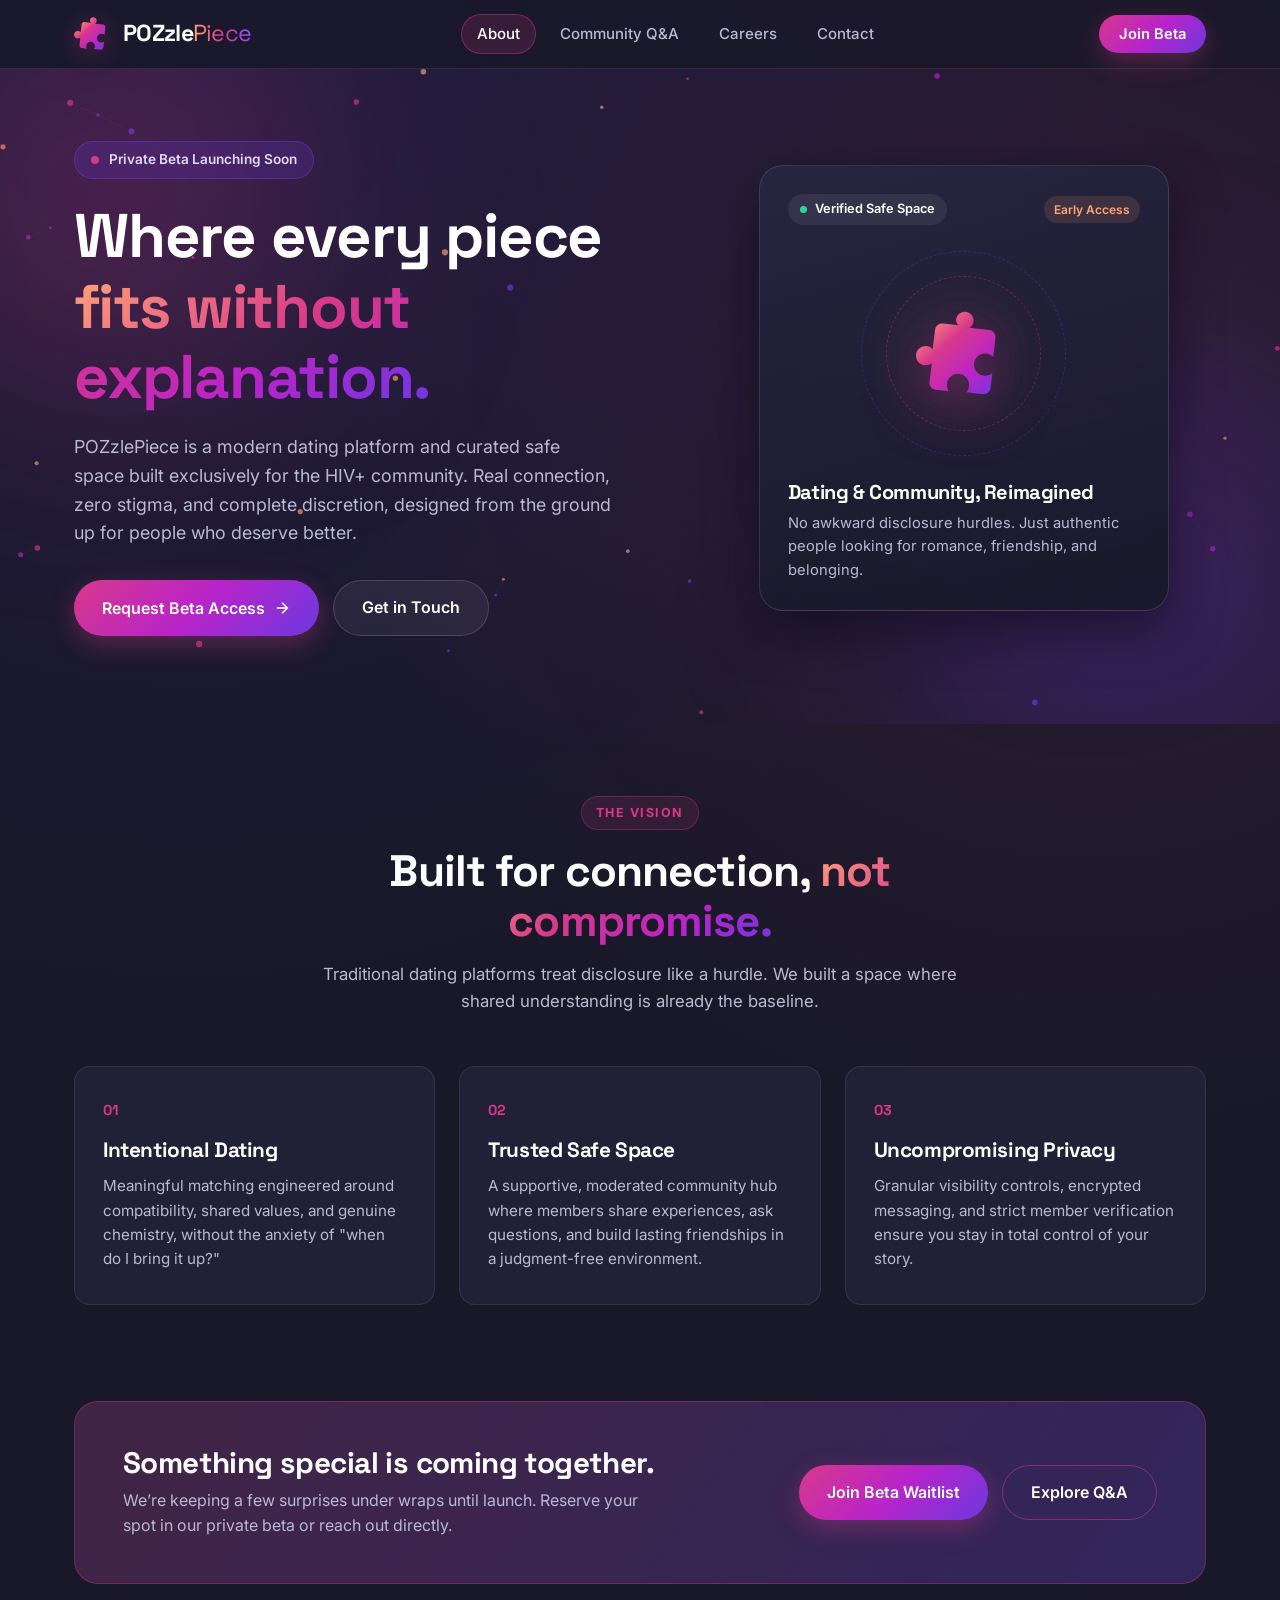
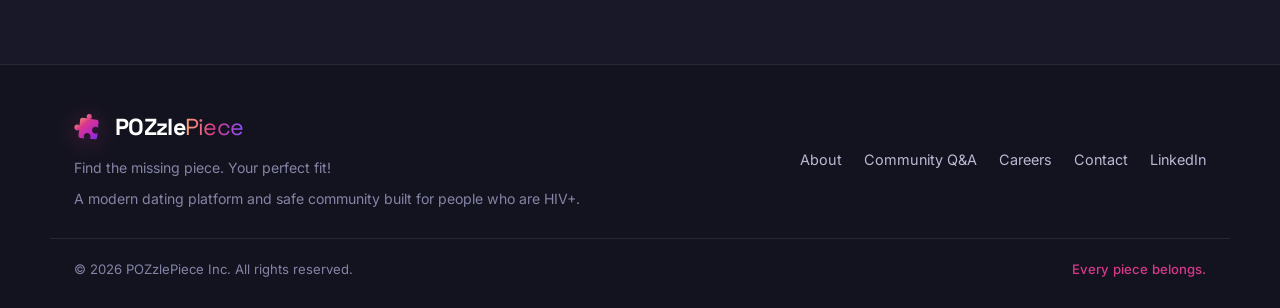
==== commit fbd5ecb4: "Fixed Grammer" ====
--- a/index.html
+++ b/index.html
@@ -63,7 +63,7 @@
           </div>
           <h1>Where every piece <span class="gradient-text">fits without explanation.</span></h1>
           <p class="hero-subtitle">
-            POZzlePiece is a modern dating platform and curated safe space built exclusively for the HIV+ community. Real connection, zero stigma, and complete discretion—designed from the ground up for people who deserve better.
+            POZzlePiece is a modern dating platform and curated safe space built exclusively for the HIV+ community. Real connection, zero stigma, and complete discretion, designed from the ground up for people who deserve better.
           </p>
           <div class="hero-cta-group">
             <button class="btn btn-primary btn-lg" data-open-beta>
@@ -116,7 +116,7 @@
         <article class="pillar-card reveal">
           <div class="pillar-num">01</div>
           <h3>Intentional Dating</h3>
-          <p>Meaningful matching engineered around compatibility, shared values, and genuine chemistry—without the anxiety of "when do I bring it up?"</p>
+          <p>Meaningful matching engineered around compatibility, shared values, and genuine chemistry, without the anxiety of "when do I bring it up?"</p>
         </article>
 
         <article class="pillar-card reveal">
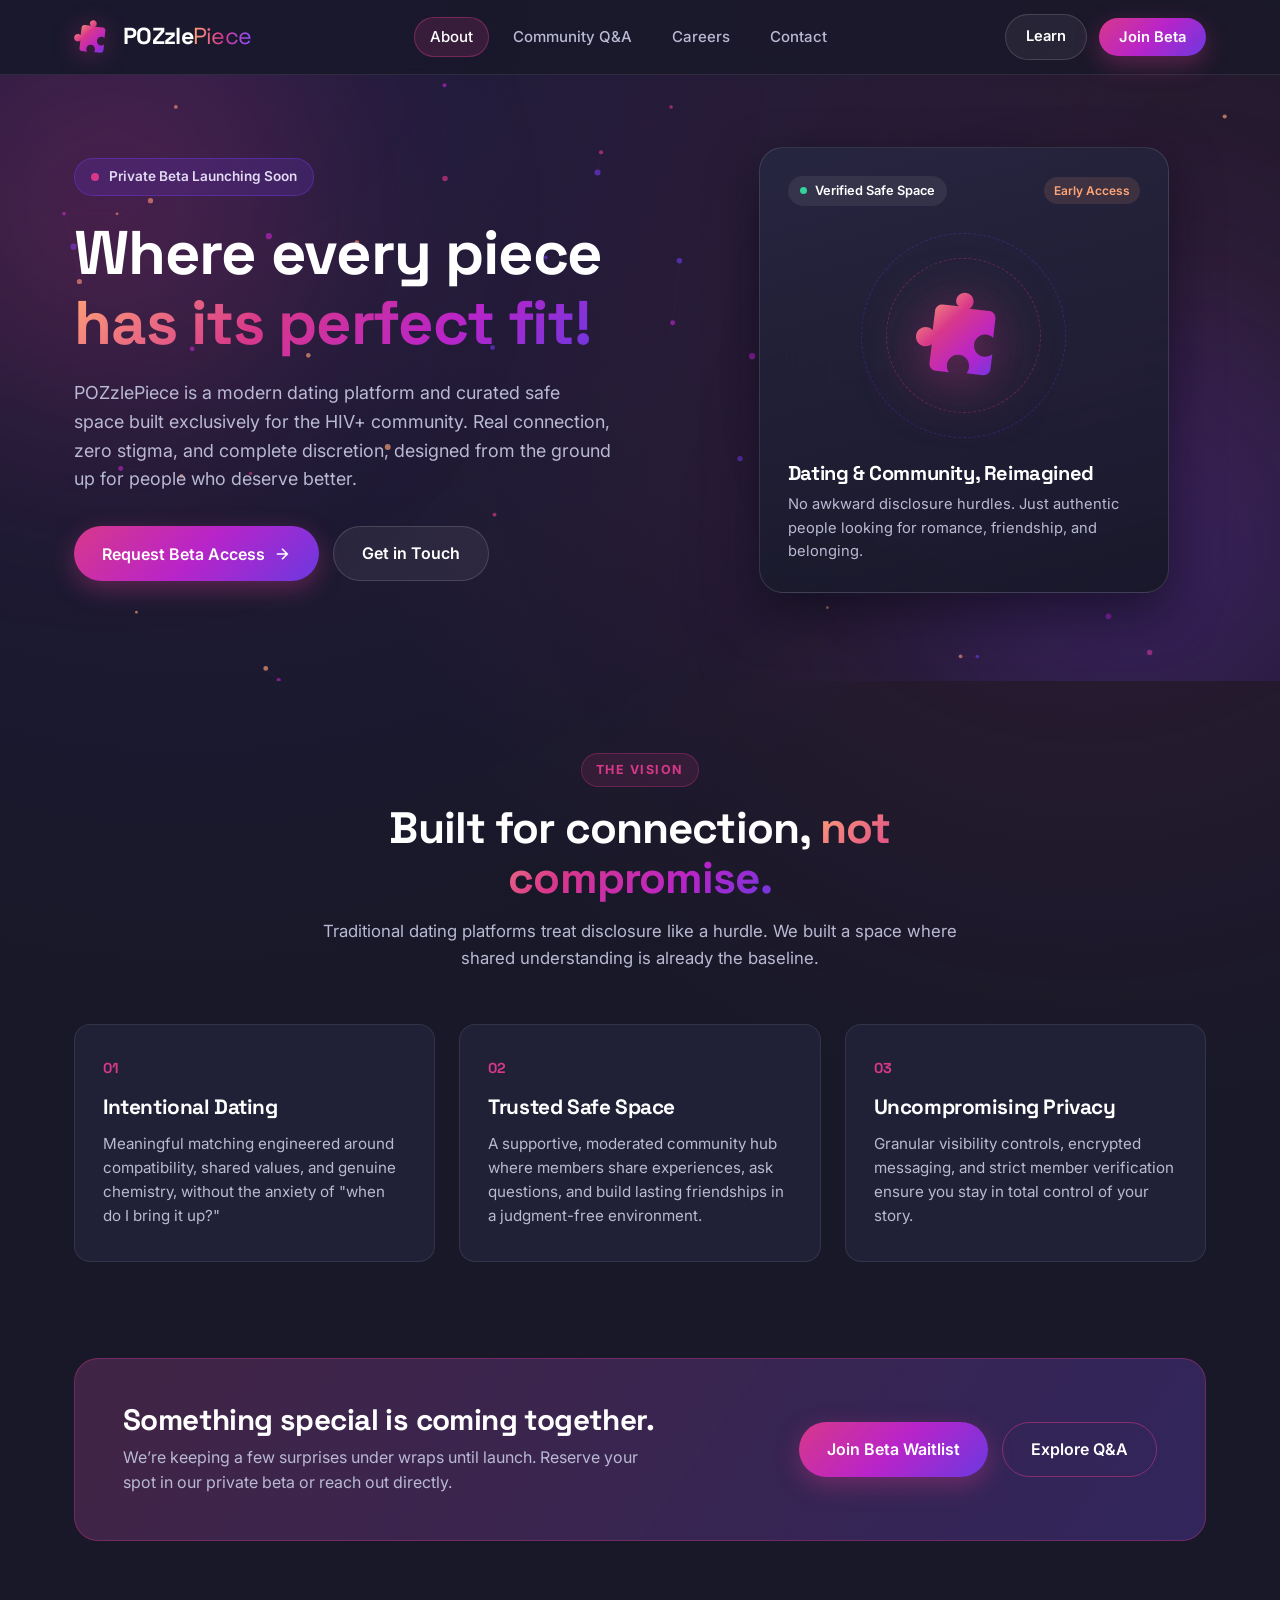
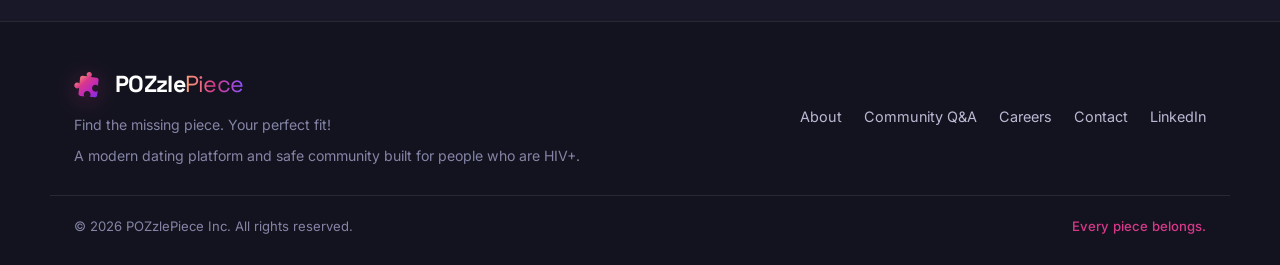
==== commit fec2a8b5: "Changed home page text and added link to lesson site" ====
--- a/index.html
+++ b/index.html
@@ -39,6 +39,7 @@
       </nav>
 
       <div class="nav-actions">
+        <a class="btn btn-glass" href="https://yourperfectfit.gumroad.com/">Learn</a>
         <button class="btn btn-primary" data-open-beta>Join Beta</button>
         <button class="mobile-toggle" id="mobileToggle" aria-label="Toggle Menu">
           <span></span>
@@ -61,7 +62,7 @@
             <span class="pulse-dot"></span>
             Private Beta Launching Soon
           </div>
-          <h1>Where every piece <span class="gradient-text">fits without explanation.</span></h1>
+          <h1>Where every piece <span class="gradient-text">has its perfect fit!</span></h1>
           <p class="hero-subtitle">
             POZzlePiece is a modern dating platform and curated safe space built exclusively for the HIV+ community. Real connection, zero stigma, and complete discretion, designed from the ground up for people who deserve better.
           </p>
--- a/styles.css
+++ b/styles.css
@@ -1012,6 +1012,7 @@
   justify-content: space-between;
   gap: 12px;
   flex-wrap: wrap;
+  word-break: break-all;
 }
 
 .email-link {
@@ -1298,9 +1299,14 @@
   .badge-bottom {
     right: 0;
   }
-}
-
-@media (max-width: 720px) {
+  .hero-copy h1,
+  .hero-subtitle,
+  .hero-cta-group {
+    max-width: none;
+    text-align: center;
+    justify-content: center;
+  }
+
   .nav-links {
     display: none;
     position: absolute;
@@ -1323,3 +1329,9 @@
     grid-template-columns: 1fr;
   }
 }
+
+@media (max-width: 508px) {
+  .nav-links {
+    top: 80px;
+  }
+}
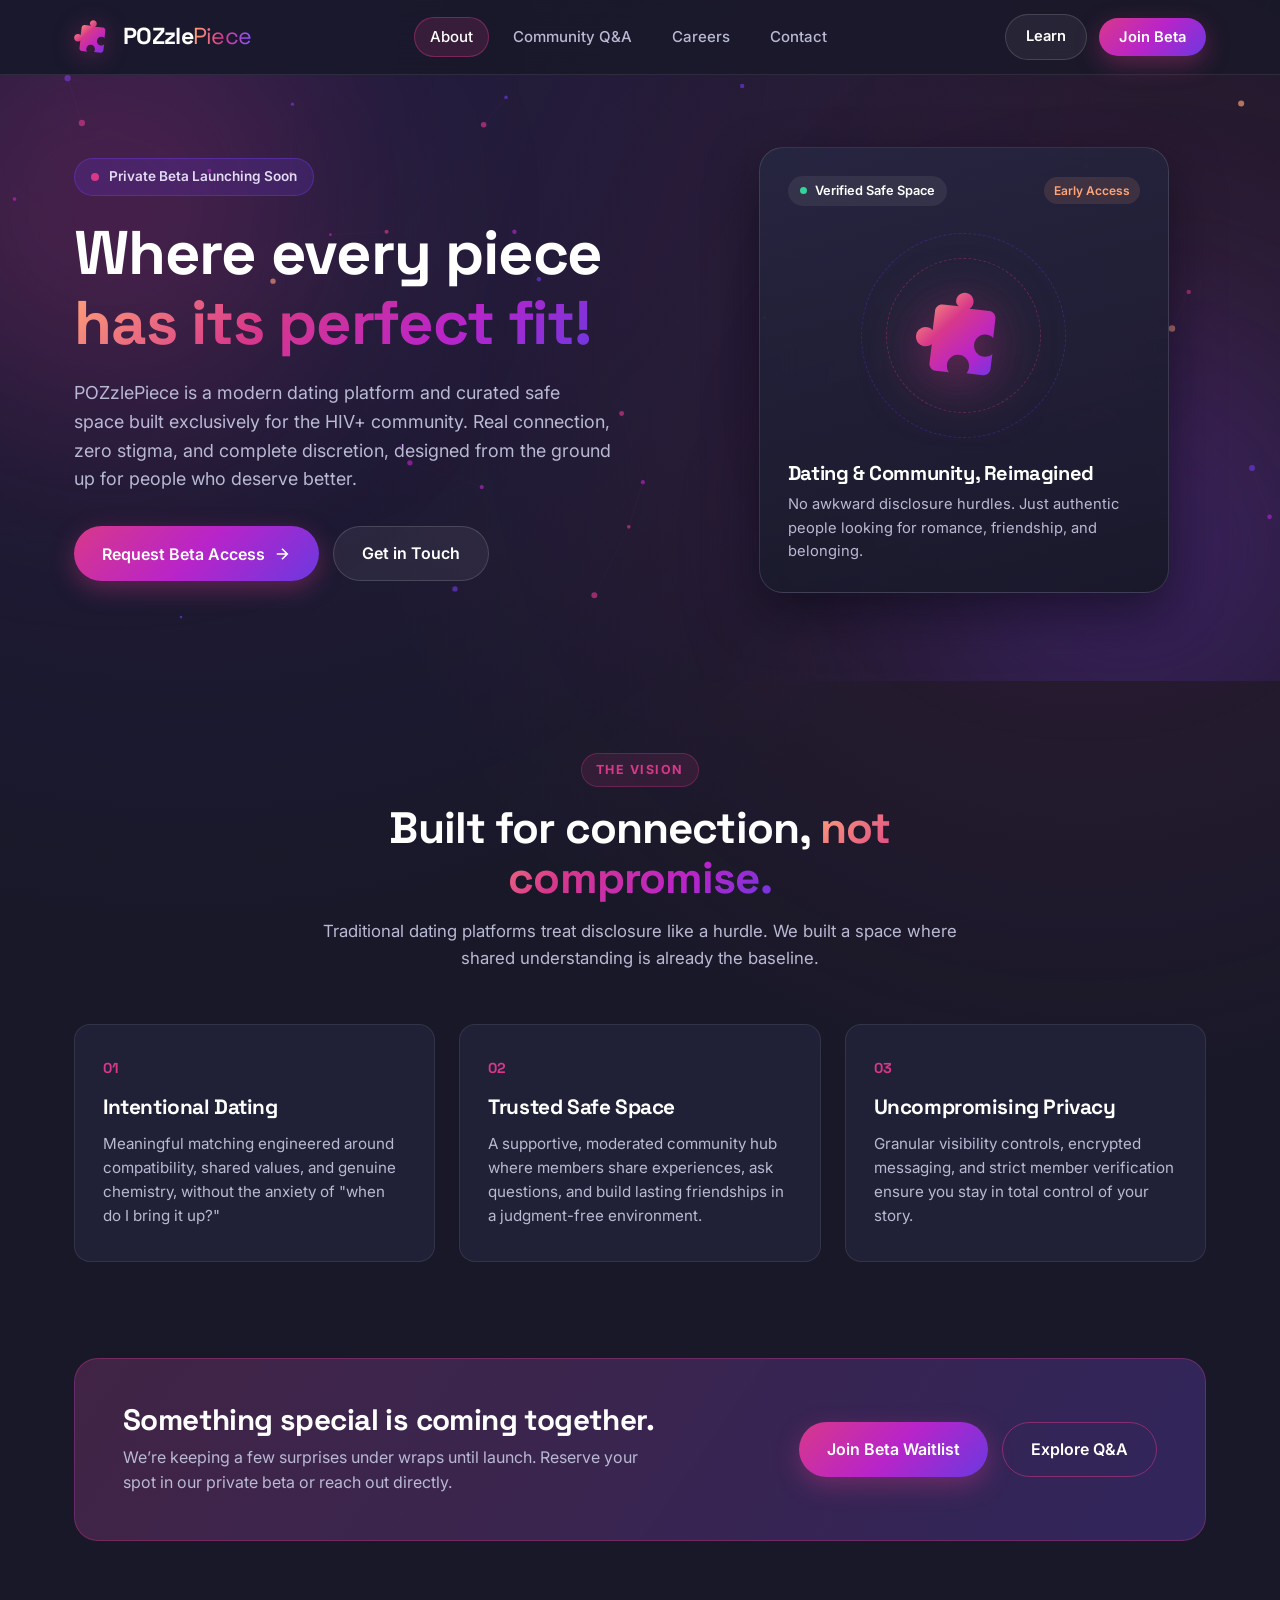
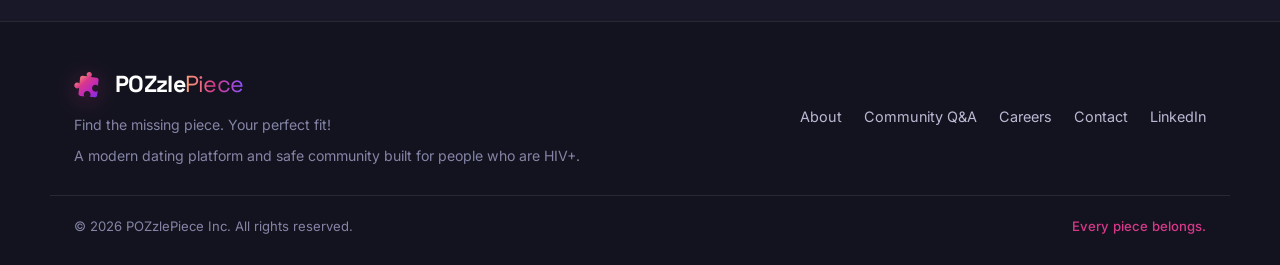
==== commit beb2a4a9: "Fixed button alignment and beta tester screen cut off bug" ====
--- a/index.html
+++ b/index.html
@@ -36,11 +36,13 @@
         <a href="qa.html" class="nav-link">Community Q&amp;A</a>
         <a href="careers.html" class="nav-link">Careers</a>
         <a href="contact.html" class="nav-link">Contact</a>
+        <a class="btn btn-glass" id="btn-mobile" href="https://yourperfectfit.gumroad.com/">Learn</a>
+        <button class="btn btn-primary" id="btn-mobile" data-open-beta>Join Beta</button>
       </nav>
 
       <div class="nav-actions">
-        <a class="btn btn-glass" href="https://yourperfectfit.gumroad.com/">Learn</a>
-        <button class="btn btn-primary" data-open-beta>Join Beta</button>
+        <a class="btn btn-glass" id="btn-desktop" href="https://yourperfectfit.gumroad.com/">Learn</a>
+        <button class="btn btn-primary" id="btn-desktop" data-open-beta>Join Beta</button>
         <button class="mobile-toggle" id="mobileToggle" aria-label="Toggle Menu">
           <span></span>
           <span></span>
--- a/styles.css
+++ b/styles.css
@@ -224,6 +224,10 @@
   gap: 12px;
 }
 
+#btn-mobile {
+  display: none;
+}
+
 /* Buttons */
 .btn {
   display: inline-flex;
@@ -1127,7 +1131,8 @@
   display: none;
   align-items: center;
   justify-content: center;
-  padding: 20px;
+  padding: 16px;
+  overflow-y: auto;
 }
 
 .modal-backdrop.open {
@@ -1138,10 +1143,12 @@
   position: relative;
   width: 100%;
   max-width: 490px;
+  max-height: 90dvh;
+  overflow-y: auto;
   background: var(--bg-surface);
   border: 1px solid rgba(216, 56, 138, 0.4);
   border-radius: var(--radius-lg);
-  padding: 34px;
+  padding: 24px 20px;
   box-shadow: 0 28px 70px rgba(0, 0, 0, 0.65);
 }
 
@@ -1331,7 +1338,11 @@
 }
 
 @media (max-width: 508px) {
-  .nav-links {
-    top: 80px;
-  }
-}
+  #btn-desktop {
+    display: none;
+  }
+  #btn-mobile {
+    display: block;
+    text-align: center;
+  }
+}
